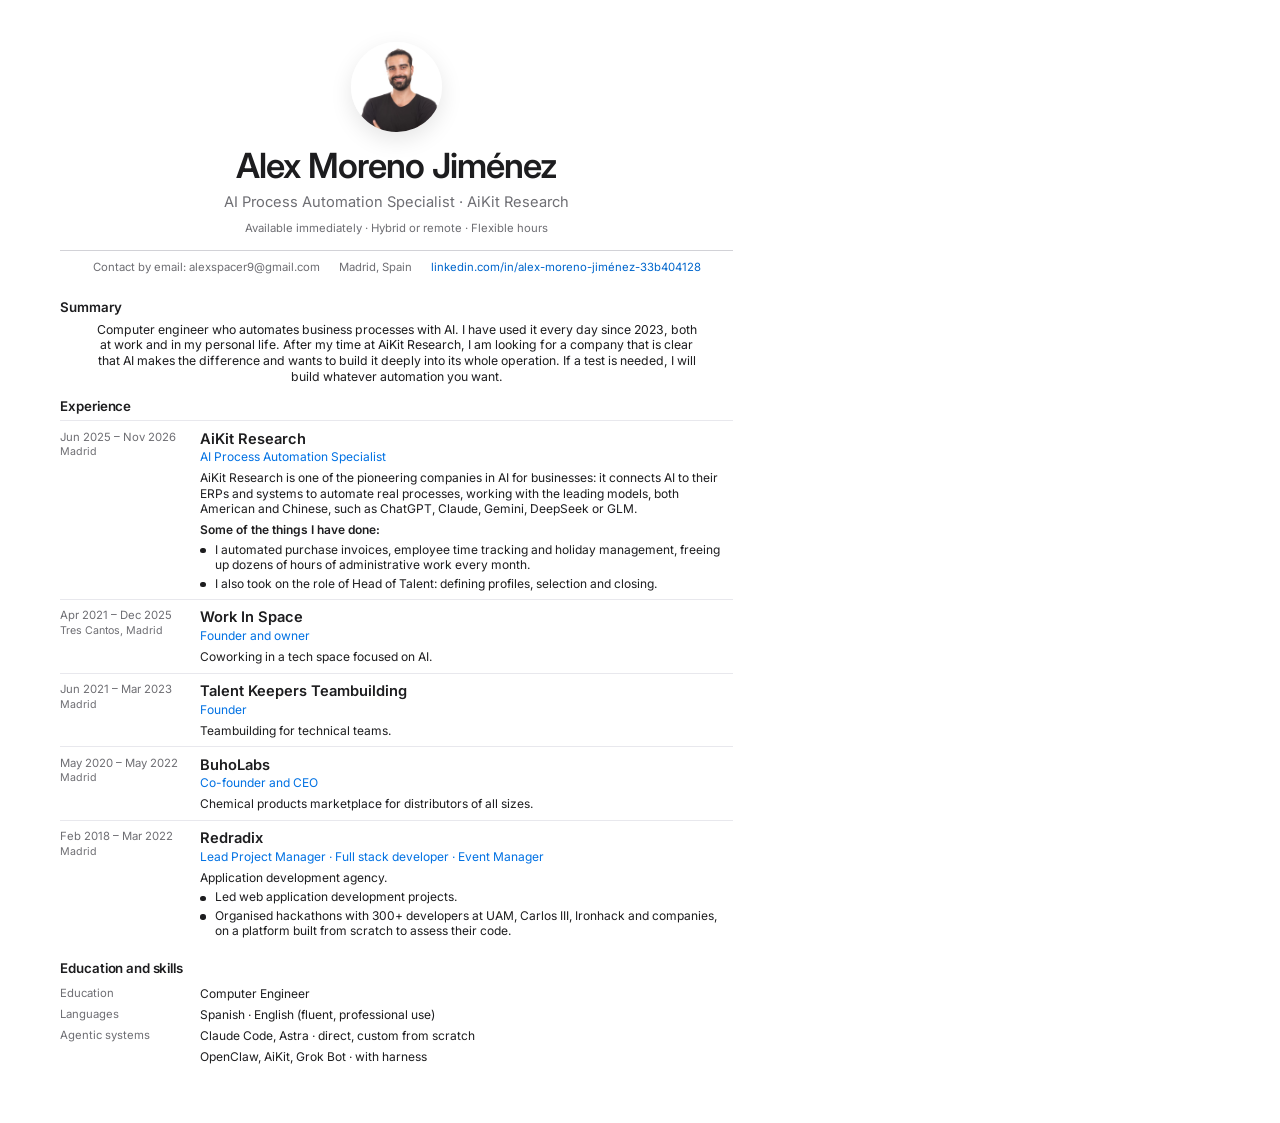
==== cv/cv-en.html @ b8eaee8e "Initial: CV + web estilo apple" ====
<!DOCTYPE html><html lang="en"><head><meta charset="utf-8">
<title>Alex Moreno Jiménez – CV</title><style>@font-face{font-family:Inter;src:url(../fonts/Inter.ttf);font-weight:100 900}
@page{size:210mm 297mm;margin:0}
*{box-sizing:border-box;margin:0;padding:0}
html,body{margin:0;background:#fff}
.page{width:210mm;min-height:297mm;padding:16mm;font-family:-apple-system,BlinkMacSystemFont,"Helvetica Neue",Inter,Arial,sans-serif;color:#1d1d1f;background:#fff;position:relative}
header{text-align:center;padding-bottom:6mm;border-bottom:1px solid #d2d2d7}
.ph{width:26mm;height:26mm;border-radius:50%;object-fit:cover;margin:0 auto 4mm;display:block;box-shadow:0 2mm 6mm rgba(0,0,0,.1)}
h1{font-size:28pt;font-weight:600;letter-spacing:-.025em;line-height:1.05}
.tit{font-size:11pt;color:#6e6e73;margin-top:2.5mm;font-weight:400}
.av{font-size:8.5pt;color:#6e6e73;margin-top:2.5mm}
.ct{display:flex;flex-wrap:wrap;justify-content:center;gap:3mm 5mm;font-size:8.5pt;color:#6e6e73;padding:3.5mm 0 0}
.ct a{color:#0066cc;text-decoration:none}
h2{font-size:10pt;font-weight:600;color:#1d1d1f;margin:6mm 0 2.5mm;letter-spacing:-.01em}
.perfil{font-size:10pt;line-height:1.34;color:#1d1d1f;max-width:160mm;margin:0 auto;text-align:center}
.exp{margin-top:2mm}
article{display:grid;grid-template-columns:32mm 1fr;gap:5mm;padding:3.5mm 0;border-top:1px solid #e8e8ed;text-align:left}
.d{font-size:8.5pt;color:#6e6e73}.d span{display:block;font-size:8pt;margin-top:.5mm}
h3{font-size:11pt;font-weight:600}
.rol{font-size:9pt;color:#0071e3;margin:.5mm 0 1.5mm}
.desc{font-size:9.8pt;line-height:1.34;color:#1d1d1f}
.intro{font-size:9.8pt;font-weight:600;margin-top:1.5mm}
ul{margin-top:1.2mm;list-style:none}
li{position:relative;padding-left:4mm;font-size:9.8pt;line-height:1.34;margin-top:.8mm}
li:before{content:"";position:absolute;left:0;top:1.7mm;width:1.4mm;height:1.4mm;border-radius:50%;background:#1d1d1f}
.kv{display:grid;grid-template-columns:34mm 1fr;gap:3mm;padding:1.4mm 0;font-size:9.8pt;text-align:left}
.kv .d{color:#6e6e73;font-size:8.5pt}


/* compact to fit A4 single page */
.page{padding-top:11mm!important;padding-bottom:10mm!important}
header,.hdr{padding-bottom:4mm!important}
.ct{padding-top:2.5mm!important;padding-bottom:3mm!important}
h2{margin:3.5mm 0 1.8mm!important}
article{padding:2.2mm 0!important}
.perfil{font-size:9.2pt!important;line-height:1.28!important}
.desc,.intro,li{font-size:9pt!important;line-height:1.28!important}
.kv{padding:.8mm 0!important;font-size:9pt!important}
h1{font-size:26pt!important}
.ph{width:24mm!important;height:24mm!important}
.band{margin-bottom:7mm!important}
.hdr{padding-top:9mm!important;padding-bottom:8mm!important}
.body{padding-top:4mm!important}
</style></head><body>
<div class="page"><header><img class="ph" src="../foto.jpg" alt="Alex Moreno Jiménez">
<h1>Alex Moreno Jiménez</h1><p class="tit">AI Process Automation Specialist · AiKit Research</p><p class="av">Available immediately · Hybrid or remote · Flexible hours</p></header>
<div class="ct"><span>Contact by email: alexspacer9@gmail.com</span><span>Madrid, Spain</span><span><a href="https://www.linkedin.com/in/alex-moreno-jiménez-33b404128/">linkedin.com/in/alex-moreno-jiménez-33b404128</a></span></div>
<section><h2>Summary</h2><p class="perfil">Computer engineer who automates business processes with AI. I have used it every day since 2023, both at work and in my personal life. After my time at AiKit Research, I am looking for a company that is clear that AI makes the difference and wants to build it deeply into its whole operation. If a test is needed, I will build whatever automation you want.</p></section>
<section class="exp"><h2>Experience</h2><article><div class="d">Jun 2025 – Nov 2026<span>Madrid</span></div><div><h3>AiKit Research</h3><p class="rol">AI Process Automation Specialist</p><p class="desc">AiKit Research is one of the pioneering companies in AI for businesses: it connects AI to their ERPs and systems to automate real processes, working with the leading models, both American and Chinese, such as ChatGPT, Claude, Gemini, DeepSeek or GLM.</p><p class="intro">Some of the things I have done:</p><ul><li>I automated purchase invoices, employee time tracking and holiday management, freeing up dozens of hours of administrative work every month.</li><li>I also took on the role of Head of Talent: defining profiles, selection and closing.</li></ul></div></article><article><div class="d">Apr 2021 – Dec 2025<span>Tres Cantos, Madrid</span></div><div><h3>Work In Space</h3><p class="rol">Founder and owner</p><p class="desc">Coworking in a tech space focused on AI.</p></div></article><article><div class="d">Jun 2021 – Mar 2023<span>Madrid</span></div><div><h3>Talent Keepers Teambuilding</h3><p class="rol">Founder</p><p class="desc">Teambuilding for technical teams.</p></div></article><article><div class="d">May 2020 – May 2022<span>Madrid</span></div><div><h3>BuhoLabs</h3><p class="rol">Co-founder and CEO</p><p class="desc">Chemical products marketplace for distributors of all sizes.</p></div></article><article><div class="d">Feb 2018 – Mar 2022<span>Madrid</span></div><div><h3>Redradix</h3><p class="rol">Lead Project Manager · Full stack developer · Event Manager</p><p class="desc">Application development agency.</p><ul><li>Led web application development projects.</li><li>Organised hackathons with 300+ developers at UAM, Carlos III, Ironhack and companies, on a platform built from scratch to assess their code.</li></ul></div></article></section>
<section><h2>Education and skills</h2><div class="kv"><div class="d">Education</div><div>Computer Engineer</div></div><div class="kv"><div class="d">Languages</div><div>Spanish · English (fluent, professional use)</div></div><div class="kv"><div class="d">Agentic systems</div><div>Claude Code, Astra · direct, custom from scratch</div></div><div class="kv"><div class="d"></div><div>OpenClaw, AiKit, Grok Bot · with harness</div></div></section>
</div></body></html>
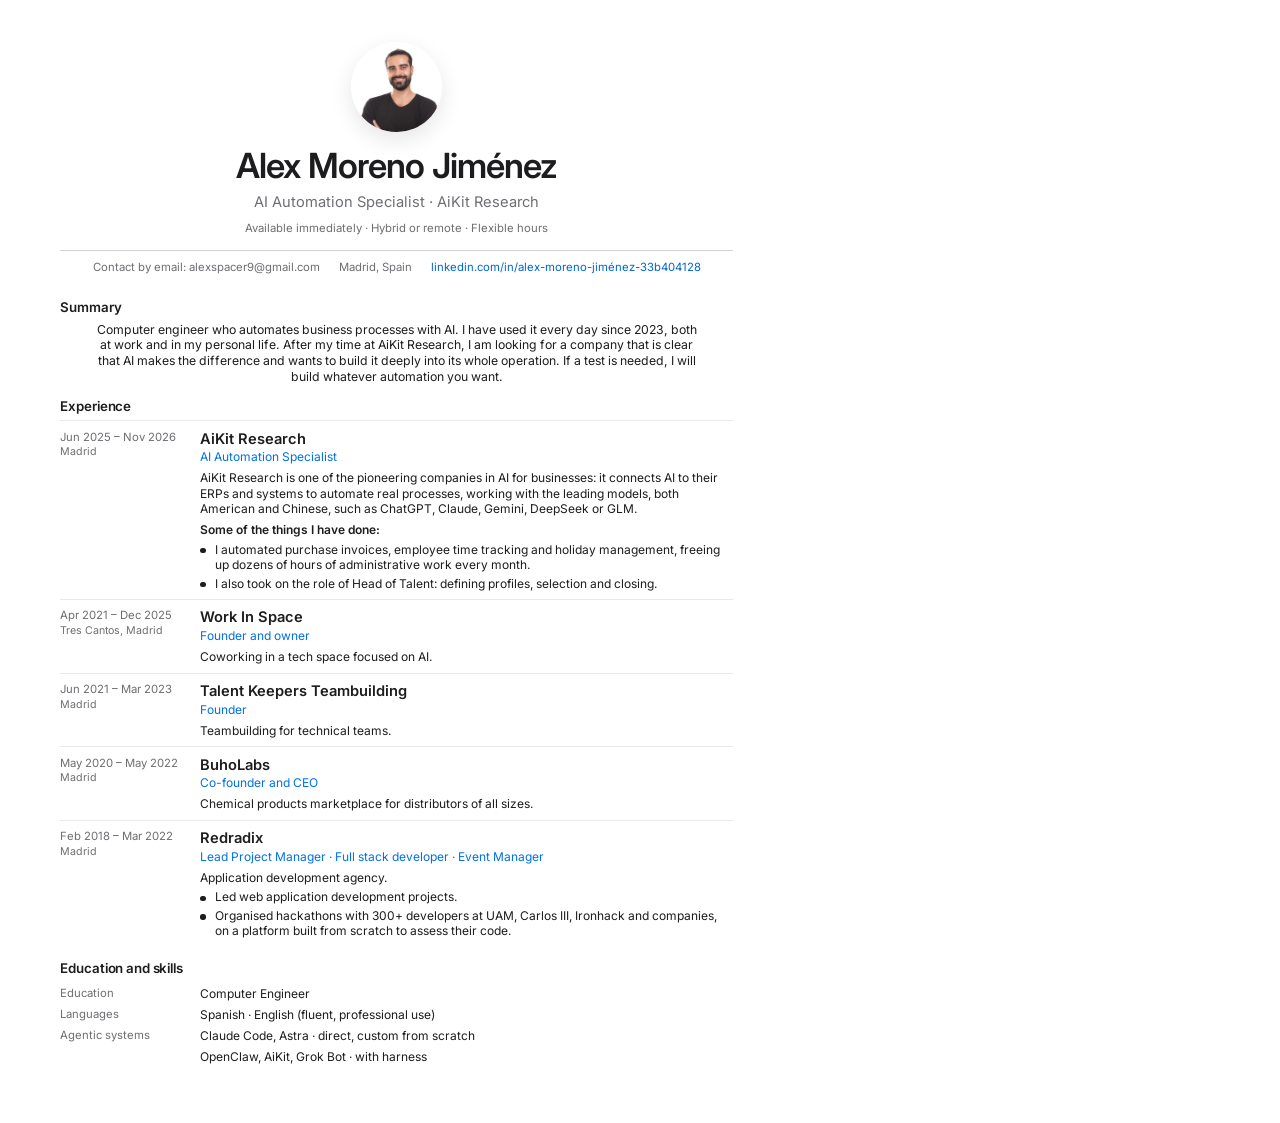
==== commit c6769a53: "Titular: AI Automation Specialist (inbound)" ====
--- a/cv/cv-en.html
+++ b/cv/cv-en.html
@@ -43,9 +43,9 @@
 .body{padding-top:4mm!important}
 </style></head><body>
 <div class="page"><header><img class="ph" src="../foto.jpg" alt="Alex Moreno Jiménez">
-<h1>Alex Moreno Jiménez</h1><p class="tit">AI Process Automation Specialist · AiKit Research</p><p class="av">Available immediately · Hybrid or remote · Flexible hours</p></header>
+<h1>Alex Moreno Jiménez</h1><p class="tit">AI Automation Specialist · AiKit Research</p><p class="av">Available immediately · Hybrid or remote · Flexible hours</p></header>
 <div class="ct"><span>Contact by email: alexspacer9@gmail.com</span><span>Madrid, Spain</span><span><a href="https://www.linkedin.com/in/alex-moreno-jiménez-33b404128/">linkedin.com/in/alex-moreno-jiménez-33b404128</a></span></div>
 <section><h2>Summary</h2><p class="perfil">Computer engineer who automates business processes with AI. I have used it every day since 2023, both at work and in my personal life. After my time at AiKit Research, I am looking for a company that is clear that AI makes the difference and wants to build it deeply into its whole operation. If a test is needed, I will build whatever automation you want.</p></section>
-<section class="exp"><h2>Experience</h2><article><div class="d">Jun 2025 – Nov 2026<span>Madrid</span></div><div><h3>AiKit Research</h3><p class="rol">AI Process Automation Specialist</p><p class="desc">AiKit Research is one of the pioneering companies in AI for businesses: it connects AI to their ERPs and systems to automate real processes, working with the leading models, both American and Chinese, such as ChatGPT, Claude, Gemini, DeepSeek or GLM.</p><p class="intro">Some of the things I have done:</p><ul><li>I automated purchase invoices, employee time tracking and holiday management, freeing up dozens of hours of administrative work every month.</li><li>I also took on the role of Head of Talent: defining profiles, selection and closing.</li></ul></div></article><article><div class="d">Apr 2021 – Dec 2025<span>Tres Cantos, Madrid</span></div><div><h3>Work In Space</h3><p class="rol">Founder and owner</p><p class="desc">Coworking in a tech space focused on AI.</p></div></article><article><div class="d">Jun 2021 – Mar 2023<span>Madrid</span></div><div><h3>Talent Keepers Teambuilding</h3><p class="rol">Founder</p><p class="desc">Teambuilding for technical teams.</p></div></article><article><div class="d">May 2020 – May 2022<span>Madrid</span></div><div><h3>BuhoLabs</h3><p class="rol">Co-founder and CEO</p><p class="desc">Chemical products marketplace for distributors of all sizes.</p></div></article><article><div class="d">Feb 2018 – Mar 2022<span>Madrid</span></div><div><h3>Redradix</h3><p class="rol">Lead Project Manager · Full stack developer · Event Manager</p><p class="desc">Application development agency.</p><ul><li>Led web application development projects.</li><li>Organised hackathons with 300+ developers at UAM, Carlos III, Ironhack and companies, on a platform built from scratch to assess their code.</li></ul></div></article></section>
+<section class="exp"><h2>Experience</h2><article><div class="d">Jun 2025 – Nov 2026<span>Madrid</span></div><div><h3>AiKit Research</h3><p class="rol">AI Automation Specialist</p><p class="desc">AiKit Research is one of the pioneering companies in AI for businesses: it connects AI to their ERPs and systems to automate real processes, working with the leading models, both American and Chinese, such as ChatGPT, Claude, Gemini, DeepSeek or GLM.</p><p class="intro">Some of the things I have done:</p><ul><li>I automated purchase invoices, employee time tracking and holiday management, freeing up dozens of hours of administrative work every month.</li><li>I also took on the role of Head of Talent: defining profiles, selection and closing.</li></ul></div></article><article><div class="d">Apr 2021 – Dec 2025<span>Tres Cantos, Madrid</span></div><div><h3>Work In Space</h3><p class="rol">Founder and owner</p><p class="desc">Coworking in a tech space focused on AI.</p></div></article><article><div class="d">Jun 2021 – Mar 2023<span>Madrid</span></div><div><h3>Talent Keepers Teambuilding</h3><p class="rol">Founder</p><p class="desc">Teambuilding for technical teams.</p></div></article><article><div class="d">May 2020 – May 2022<span>Madrid</span></div><div><h3>BuhoLabs</h3><p class="rol">Co-founder and CEO</p><p class="desc">Chemical products marketplace for distributors of all sizes.</p></div></article><article><div class="d">Feb 2018 – Mar 2022<span>Madrid</span></div><div><h3>Redradix</h3><p class="rol">Lead Project Manager · Full stack developer · Event Manager</p><p class="desc">Application development agency.</p><ul><li>Led web application development projects.</li><li>Organised hackathons with 300+ developers at UAM, Carlos III, Ironhack and companies, on a platform built from scratch to assess their code.</li></ul></div></article></section>
 <section><h2>Education and skills</h2><div class="kv"><div class="d">Education</div><div>Computer Engineer</div></div><div class="kv"><div class="d">Languages</div><div>Spanish · English (fluent, professional use)</div></div><div class="kv"><div class="d">Agentic systems</div><div>Claude Code, Astra · direct, custom from scratch</div></div><div class="kv"><div class="d"></div><div>OpenClaw, AiKit, Grok Bot · with harness</div></div></section>
 </div></body></html>
